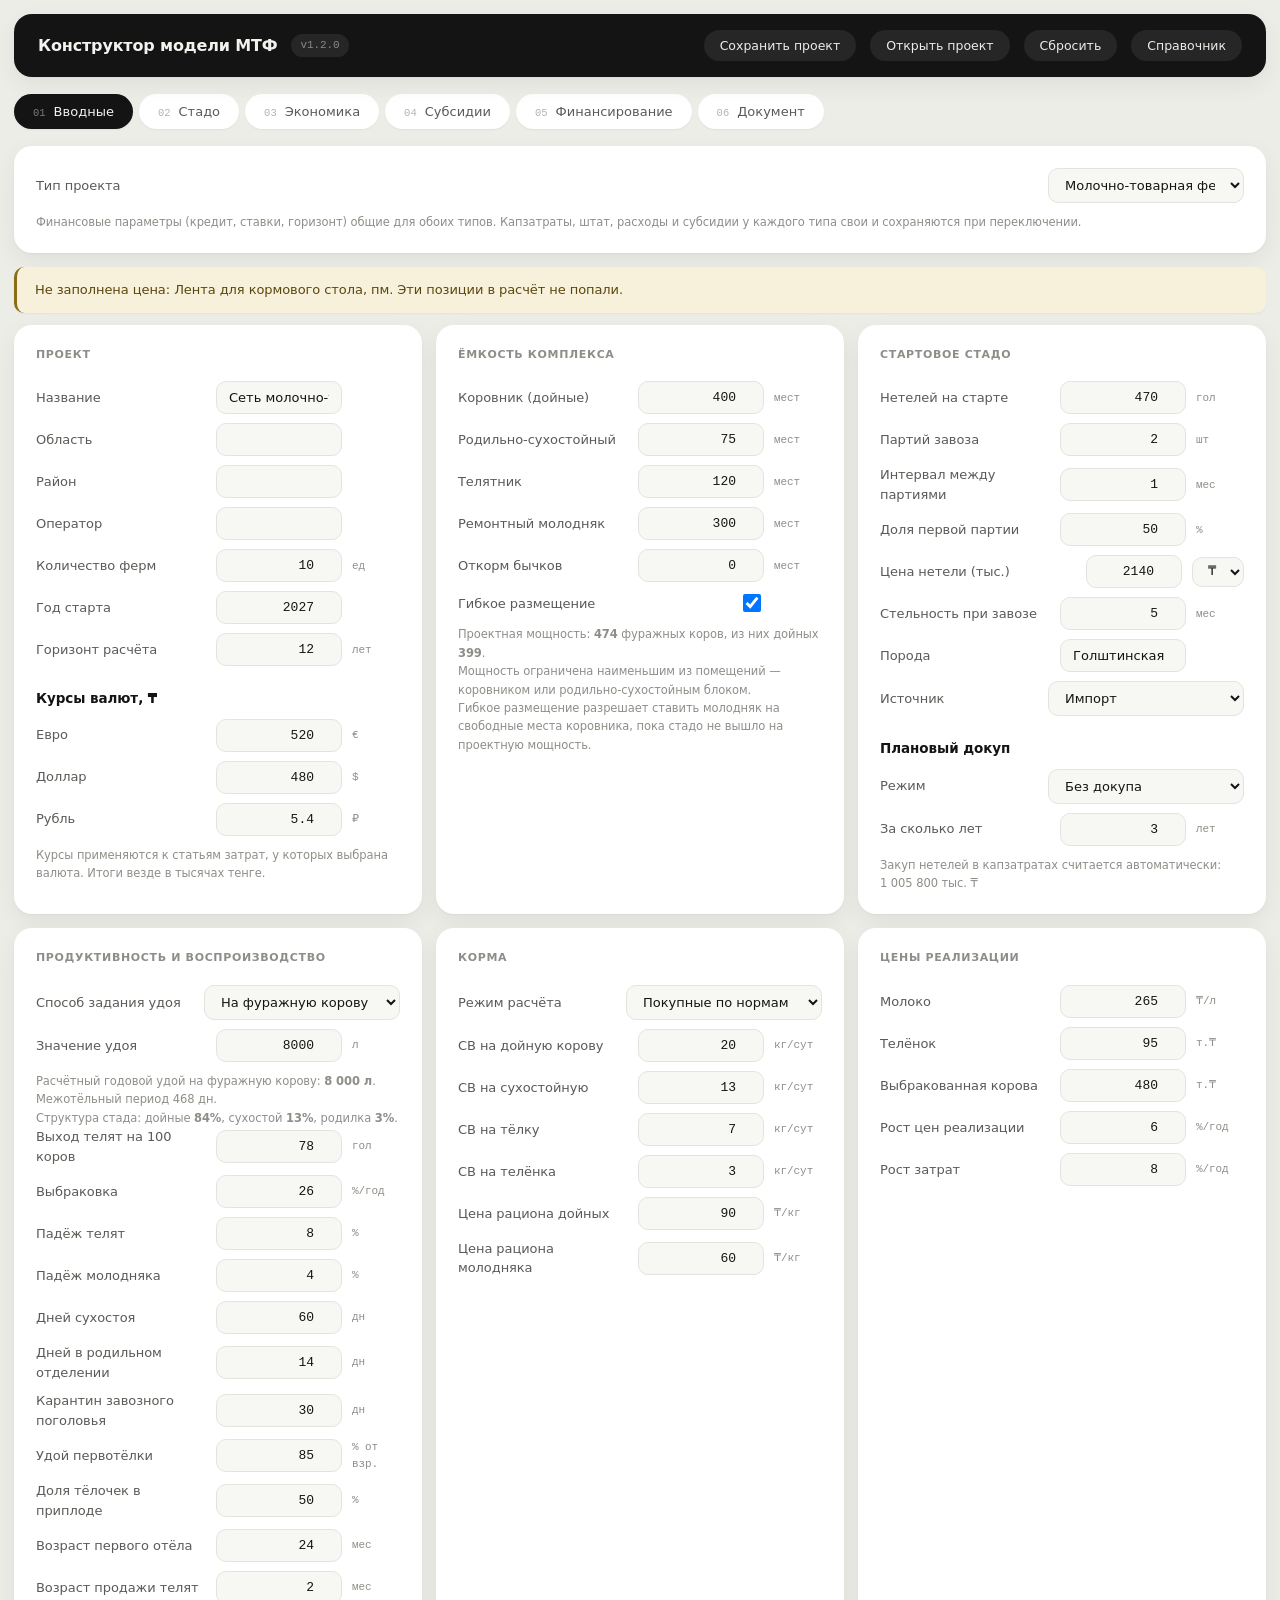
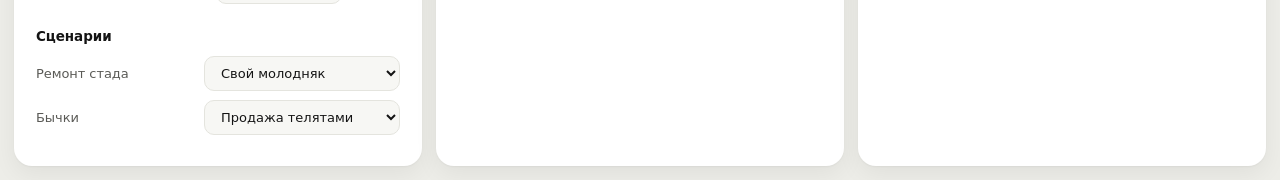
==== index.html @ 93e5c892 "Add feedlot-related scripts to index.html" ====
<!DOCTYPE html>
<html lang="ru">
<head>
<meta charset="utf-8">
<meta name="viewport" content="width=device-width,initial-scale=1">
<title>Конструктор модели МТФ</title>
<link rel="stylesheet" href="css/style.css">
</head>
<body>

<header>
  <h1>Конструктор модели МТФ</h1>
  <span class="ver" id="ver"></span>
  <span class="spacer"></span>
  <button id="btnSave">Сохранить проект</button>
  <button id="btnLoad">Открыть проект</button>
  <button id="btnReset">Сбросить</button>
  <button onclick="location.href='guide.html'">Справочник</button>
</header>

<nav id="nav"></nav>

<main id="main"></main>

<script src="js/config.js"></script>
<script src="js/subsidies.js"></script>
<script src="js/calc-herd.js"></script>
<script src="js/calc-econ.js"></script>
<script src="js/calc-fin.js"></script>
<script src="js/doc.js"></script>
<script src="js/export.js"></script>
<script src="js/ui.js"></script>
<script src="js/machinery.js"></script>
<script src="js/prep.js"></script>
<script src="js/utilities.js"></script>

<!-- последним: режим «Откорм» оборачивает вводные, вкладки и события -->
<script src="js/feedlot-config.js"></script>
<script src="js/calc-feedlot.js"></script>
<script src="js/feedlot-ui.js"></script>
<script src="js/feedlot-doc.js"></script>
<script src="js/feedlot-switch.js"></script>

</body>
</html>
---- css/style.css ----
:root{
  --bg:#EDEDE8;
  --surface:#FFFFFF;
  --surface-2:#F7F7F4;
  --dark:#141414;
  --ink:#141414;
  --ink-2:#5A5A56;
  --ink-3:#8E8E88;
  --line:#E4E4DE;
  --line-2:#D5D5CE;
  --accent:#1F6B45;
  --accent-l:#E8F2EC;
  --lime:#C8F169;
  --clay:#B4442F;
  --clay-l:#FBEBE7;
  --brass:#8A6D14;
  --brass-l:#F7F1DC;
  --r:18px;
  --r-sm:10px;
  --shadow:0 1px 2px rgba(20,20,20,.04),0 8px 24px rgba(20,20,20,.06);
  --shadow-sm:0 1px 2px rgba(20,20,20,.05);
  --mono:'SFMono-Regular',ui-monospace,'JetBrains Mono',Menlo,Consolas,monospace;
  --sans:'Inter',system-ui,-apple-system,'Segoe UI',Roboto,Arial,sans-serif;
}

*{box-sizing:border-box}
html,body{margin:0;padding:0}
body{
  font-family:var(--sans);
  background:var(--bg);
  color:var(--ink);
  font-size:14px;
  line-height:1.5;
  -webkit-font-smoothing:antialiased;
  letter-spacing:-.005em;
}

/* ---------- Шапка ---------- */
header{
  background:var(--dark);
  color:#F2F2EE;
  padding:16px 24px;
  display:flex;
  align-items:center;
  gap:14px;
  flex-wrap:wrap;
  border-radius:var(--r);
  margin:14px 14px 0;
  position:sticky;
  top:14px;
  z-index:50;
  box-shadow:var(--shadow);
}
header h1{
  font-size:16px;
  font-weight:600;
  letter-spacing:-.01em;
  margin:0;
}
header .ver{
  font-family:var(--mono);font-size:11px;color:#8A8A83;
  background:#262626;padding:3px 9px;border-radius:99px;
}
header .spacer{flex:1}
header button{
  background:#262626;
  border:none;
  color:#EDEDE8;
  padding:8px 16px;
  font-size:12.5px;
  font-family:var(--sans);
  border-radius:99px;
  cursor:pointer;
  transition:background .15s;
}
header button:hover{background:#343434}

/* ---------- Вкладки ---------- */
nav{
  display:flex;
  gap:6px;
  overflow-x:auto;
  padding:16px 14px 4px;
  position:sticky;
  top:78px;
  z-index:40;
  background:var(--bg);
  scrollbar-width:none;
}
nav::-webkit-scrollbar{display:none}
nav button{
  background:var(--surface);
  border:1px solid transparent;
  padding:9px 18px;
  font-size:13px;
  font-family:var(--sans);
  color:var(--ink-2);
  cursor:pointer;
  white-space:nowrap;
  border-radius:99px;
  transition:all .15s;
  box-shadow:var(--shadow-sm);
}
nav button:hover{color:var(--ink)}
nav button.on{background:var(--dark);color:#F2F2EE;font-weight:500}
nav button .n{font-family:var(--mono);font-size:10.5px;margin-right:8px;opacity:.45}

/* ---------- Раскладка ---------- */
main{padding:14px;max-width:1560px;margin:0 auto}
.panel{display:none}
.panel.on{display:block}
.grid{display:grid;gap:14px}
.g2{grid-template-columns:repeat(auto-fit,minmax(360px,1fr))}
.g3{grid-template-columns:repeat(auto-fit,minmax(250px,1fr))}

.card{
  background:var(--surface);
  border:none;
  border-radius:var(--r);
  padding:22px;
  box-shadow:var(--shadow);
}
.card h3{
  margin:0 0 18px;
  font-size:11px;
  letter-spacing:.06em;
  text-transform:uppercase;
  color:var(--ink-3);
  font-weight:600;
}
.card h4{margin:22px 0 10px;font-size:13.5px;font-weight:600}

/* ---------- Поля ---------- */
.f{display:flex;align-items:center;gap:10px;margin-bottom:9px}
.f label{flex:1;font-size:13px;color:var(--ink-2)}
.f input,.f select{
  width:126px;
  padding:8px 12px;
  border:1px solid var(--line);
  border-radius:var(--r-sm);
  font-family:var(--mono);
  font-size:13px;
  text-align:right;
  background:var(--surface-2);
  color:var(--ink);
  transition:all .15s;
}
.f select,.f input[type=text]{text-align:left;font-family:var(--sans)}
.f input:hover,.f select:hover{border-color:var(--line-2)}
.f input:focus,.f select:focus{
  outline:none;border-color:var(--dark);background:var(--surface);
  box-shadow:0 0 0 3px rgba(20,20,20,.06);
}
.f .u{width:48px;font-size:11px;color:var(--ink-3);font-family:var(--mono)}
.f.wide input,.f.wide select{width:196px}

/* ---------- Таблицы ---------- */
.tw{overflow-x:auto;margin:0 -22px;padding:0 22px}
table{border-collapse:collapse;width:100%;font-size:12.5px}
th,td{padding:9px 12px;text-align:right;border-bottom:1px solid var(--line);white-space:nowrap}
th{
  font-size:10.5px;
  text-transform:uppercase;
  letter-spacing:.05em;
  color:var(--ink-3);
  font-weight:600;
  border-bottom:1px solid var(--line-2);
  position:sticky;top:0;background:var(--surface);
}
td:first-child,th:first-child{text-align:left;white-space:normal;min-width:158px}
td.n{font-family:var(--mono);font-variant-numeric:tabular-nums}
tr.tot td{font-weight:700;border-top:1.5px solid var(--ink);border-bottom:none}
tr.sub td{color:var(--ink-3);font-size:12px}
tbody tr{transition:background .12s}
tbody tr:hover{background:var(--surface-2)}
td.neg{color:var(--clay)}
td.pos{color:var(--accent)}
table input{
  padding:5px 9px;border:1px solid var(--line);border-radius:7px;
  font-family:var(--mono);font-size:12.5px;text-align:right;background:var(--surface-2);
}
table input:focus{outline:none;border-color:var(--dark);background:var(--surface)}

/* ---------- Метрики: тёмная панель ---------- */
.kpis{
  display:grid;
  grid-template-columns:repeat(auto-fit,minmax(160px,1fr));
  gap:1px;
  background:#2A2A2A;
  border-radius:var(--r);
  overflow:hidden;
  box-shadow:var(--shadow);
}
.kpi{background:var(--dark);padding:20px}
.kpi .lbl{font-size:10.5px;text-transform:uppercase;letter-spacing:.06em;color:#8A8A83;margin-bottom:8px}
.kpi .val{
  font-family:var(--mono);font-size:24px;font-weight:600;
  font-variant-numeric:tabular-nums;line-height:1.05;color:#F2F2EE;
}
.kpi .sub{font-size:11px;color:#8A8A83;margin-top:5px}
.kpi.good .val{color:var(--lime)}
.kpi.bad .val{color:#E8836F}
.card .kpis{box-shadow:none}

/* ---------- Индикатор скотомест ---------- */
.cap{margin-bottom:14px}
.cap .top{display:flex;justify-content:space-between;font-size:12.5px;margin-bottom:6px}
.cap .top b{font-family:var(--mono);font-weight:600}
.bar{height:8px;background:var(--line);border-radius:99px;overflow:hidden}
.bar i{display:block;height:100%;background:var(--accent);border-radius:99px;transition:width .3s ease}
.bar i.over{background:var(--clay)}
.bar i.near{background:var(--brass)}

/* ---------- Уведомления ---------- */
.note{
  padding:13px 18px;border-radius:var(--r-sm);font-size:13px;margin-bottom:12px;
  background:var(--surface);box-shadow:var(--shadow-sm);
  border-left:3px solid;
}
.note.warn{background:var(--brass-l);border-color:var(--brass);color:#5A470C}
.note.err{background:var(--clay-l);border-color:var(--clay);color:#7A2818}
.note.ok{background:var(--accent-l);border-color:var(--accent);color:#154A2F}

/* ---------- Субсидии ---------- */
.sub-row{
  border:none;
  border-radius:var(--r);
  padding:18px 20px;
  margin-bottom:10px;
  background:var(--surface);
  box-shadow:var(--shadow-sm);
  display:grid;
  grid-template-columns:auto 1fr auto;
  gap:16px;
  align-items:start;
  transition:box-shadow .15s;
}
.sub-row:hover{box-shadow:var(--shadow)}
.sub-row.off{opacity:.5;background:var(--surface-2);box-shadow:none}
.sub-row .nm{font-weight:600;font-size:14px;margin-bottom:5px}
.sub-row .meta{font-size:11.5px;color:var(--ink-3);line-height:1.6}
.sub-row input[type=checkbox]{
  width:18px;height:18px;margin-top:2px;accent-color:var(--dark);cursor:pointer;
}
.sub-row .rate{display:flex;align-items:center;gap:8px}
.sub-row .rate input{
  width:84px;padding:8px 12px;border:1px solid var(--line);border-radius:var(--r-sm);
  font-family:var(--mono);text-align:right;font-size:13px;background:var(--surface-2);
}
.sub-row .rate input:focus{outline:none;border-color:var(--dark);background:var(--surface)}
.tag{
  display:inline-block;font-size:10px;padding:2px 9px;border-radius:99px;
  text-transform:uppercase;letter-spacing:.04em;font-weight:600;margin-left:8px;
  vertical-align:1px;
}
.tag.check{background:var(--brass-l);color:var(--brass)}
.tag.confirmed{background:var(--accent-l);color:var(--accent)}
.tag.draft{background:var(--line);color:var(--ink-3)}
.cmt{
  width:100%;margin-top:10px;padding:8px 12px;border:1px solid var(--line);
  border-radius:var(--r-sm);font-size:12px;font-family:var(--sans);resize:vertical;
  background:var(--surface-2);
}
.cmt:focus{outline:none;border-color:var(--dark);background:var(--surface)}

/* ---------- Документ ---------- */
.doc-wrap{display:grid;grid-template-columns:270px 1fr;gap:14px;align-items:start}
.doc-list label{
  display:flex;gap:10px;align-items:center;padding:9px 0;font-size:13px;
  cursor:pointer;border-bottom:1px solid var(--line);
}
.doc-list label:last-of-type{border-bottom:none}
.doc-list input{accent-color:var(--dark);width:16px;height:16px}
.doc-prev{
  background:var(--surface);border:none;border-radius:var(--r);
  padding:40px 48px;max-height:78vh;overflow:auto;box-shadow:var(--shadow);
}
.doc-prev h2{font-size:15.5px;margin:30px 0 12px;padding-bottom:8px;border-bottom:1px solid var(--line)}
.doc-prev h2:first-child{margin-top:0}
.doc-prev pre{white-space:pre-wrap;font-family:var(--sans);font-size:13.5px;line-height:1.68;margin:0}
.doc-prev table{margin:14px 0;font-size:12px}

/* ---------- Кнопки ---------- */
.btn{
  padding:9px 18px;border:1px solid var(--line);background:var(--surface);
  border-radius:99px;font-size:12.5px;cursor:pointer;font-family:var(--sans);
  color:var(--ink);box-shadow:var(--shadow-sm);transition:all .15s;
}
.btn:hover{background:var(--surface-2);border-color:var(--line-2)}
.btn.pri{background:var(--dark);color:#F2F2EE;border-color:var(--dark)}
.btn.pri:hover{background:#2A2A2A}
.row{display:flex;gap:9px;flex-wrap:wrap;margin-bottom:16px}

.hint{font-size:11.5px;color:var(--ink-3);margin-top:10px;line-height:1.6}
.del{background:none;border:none;color:var(--clay);cursor:pointer;font-size:16px;padding:0 6px;line-height:1}
.del:hover{opacity:.6}

@media(max-width:860px){
  .doc-wrap{grid-template-columns:1fr}
  main{padding:10px}
  header{margin:10px 10px 0;padding:14px 18px}
  nav{padding:12px 10px 4px;top:72px}
  .card{padding:18px}
  .tw{margin:0 -18px;padding:0 18px}
  .kpi .val{font-size:19px}
  .doc-prev{padding:24px 22px}
}
@media print{
  header,nav,.doc-list,.row,.no-print{display:none!important}
  .doc-prev{border:none;max-height:none;padding:0;overflow:visible;box-shadow:none}
  body{background:#fff}
}

/* ---------- v2: чекбоксы в полях и таблицах ---------- */
.f input.chk{width:18px;height:18px;accent-color:var(--dark);cursor:pointer;padding:0;background:none;border:none}
table input[type=checkbox].chk{width:16px;height:16px;accent-color:var(--dark);cursor:pointer;padding:0;background:none;border:none}
table select{
  padding:5px 8px;border:1px solid var(--line);border-radius:7px;
  font-size:12px;background:var(--surface-2);font-family:var(--sans);
}
table select:focus{outline:none;border-color:var(--dark);background:var(--surface)}
th button.del{font-size:13px;margin-left:4px;vertical-align:middle}
.sub-row .rate button.del{margin-left:2px}

/* ---------- v2: превью документа ---------- */
.doc-prev{font-family:Georgia,'Times New Roman',serif;line-height:1.6;color:#1A1A1A}
.doc-prev .cover{
  border-top:3px solid var(--accent);padding:26px 0 34px;margin-bottom:30px;
  border-bottom:1px solid var(--line);
}
.doc-prev .cover-kicker{
  font-family:var(--sans);font-size:10px;letter-spacing:.22em;text-transform:uppercase;
  color:var(--ink-3);margin-bottom:16px;
}
.doc-prev .cover-title{font-size:32px;line-height:1.14;margin:0 0 10px;font-weight:400}
.doc-prev .cover-sub{font-family:var(--sans);font-size:14px;color:var(--ink-2)}
.doc-prev .cover-facts{margin-top:32px;border-top:1px solid var(--line)}
.doc-prev .cf{
  display:flex;justify-content:space-between;border-bottom:1px solid var(--line);
  padding:10px 0;font-family:var(--sans);font-size:13px;
}
.doc-prev .cf span{color:var(--ink-3)}
.doc-prev .cover-bottom{
  margin-top:30px;font-family:var(--sans);font-size:12.5px;color:var(--ink-2);
  display:flex;justify-content:space-between;align-items:flex-end;
}
.doc-prev ol.toc{font-family:var(--sans);font-size:13.5px;line-height:2.2;color:var(--ink-2)}
.doc-prev .toc-page{margin-bottom:34px;padding-bottom:24px;border-bottom:1px solid var(--line)}
.doc-prev .sec-h{
  font-family:var(--sans);font-size:17px;font-weight:600;margin:32px 0 14px;
  padding-bottom:8px;border-bottom:2px solid var(--accent);
}
.doc-prev .sec:first-of-type .sec-h{margin-top:0}
.doc-prev h3{font-family:var(--sans);font-size:14px;margin:20px 0 8px;font-weight:600}
.doc-prev p{margin:0 0 10px;text-align:justify;font-size:14px}
.doc-prev ul{margin:0 0 12px;padding-left:20px}
.doc-prev li{margin-bottom:5px;font-size:14px}
.doc-prev .muted{color:var(--ink-3);font-style:italic}
.doc-prev table.dt{
  border-collapse:collapse;width:100%;margin:14px 0 20px;
  font-family:var(--sans);font-size:12px;
}
.doc-prev table.dt th{
  background:var(--accent);color:#fff;font-weight:600;padding:9px 11px;
  text-align:left;border:1px solid var(--accent);text-transform:none;letter-spacing:0;
  position:static;font-size:11.5px;
}
.doc-prev table.dt td{padding:8px 11px;border:1px solid var(--line);white-space:normal}
.doc-prev table.dt tbody tr:nth-child(even) td{background:var(--surface-2)}
.doc-prev table.dt tbody tr:hover{background:none}
.doc-prev table.dt .r{text-align:right;font-variant-numeric:tabular-nums}
.doc-prev table.dt tr.t td{
  font-weight:700;background:var(--accent-l)!important;border-top:1.5px solid var(--accent);
}

/* ---------- Селектор валюты ---------- */
.cursel{
  width:52px!important;padding:6px 4px!important;text-align:center!important;
  font-family:var(--mono)!important;font-size:12.5px!important;
}

/* ---------- Документ: предпросмотр ---------- */
.doc-prev .doc-title{
  text-align:center;padding:36px 0 30px;border-bottom:2px solid var(--ink);margin-bottom:26px;
}
.doc-prev .dt-label{
  font-size:10px;letter-spacing:.22em;text-transform:uppercase;color:var(--ink-3);margin-bottom:14px;
}
.doc-prev .doc-title h1{
  font-size:27px;font-weight:500;margin:0 0 18px;line-height:1.25;letter-spacing:-.02em;
}
.doc-prev .dt-meta{font-size:12.5px;color:var(--ink-2);line-height:1.8}
.doc-prev section{margin-bottom:26px}
.doc-prev h2{
  font-size:15px;font-weight:600;margin:0 0 12px;padding-bottom:7px;
  border-bottom:1px solid var(--line);
}
.doc-prev h3{font-size:13px;font-weight:600;margin:18px 0 7px}
.doc-prev p{margin:0 0 9px;line-height:1.65;color:var(--ink-2)}
.doc-prev ul{margin:0 0 11px;padding-left:19px;color:var(--ink-2)}
.doc-prev li{margin-bottom:4px;line-height:1.6}
.doc-prev table.dt{
  border-collapse:collapse;width:100%;margin:11px 0 15px;font-size:12px;
}
.doc-prev table.dt th{
  background:var(--dark);color:#F2F2EE;font-weight:600;padding:8px 11px;
  text-align:left;border:none;font-size:10.5px;text-transform:none;letter-spacing:0;position:static;
}
.doc-prev table.dt th.r{text-align:right}
.doc-prev table.dt td{padding:7px 11px;border-bottom:1px solid var(--line);white-space:nowrap}
.doc-prev table.dt td:first-child{white-space:normal;min-width:0}
.doc-prev table.dt td.r{text-align:right}
.doc-prev table.dt td.n{font-variant-numeric:tabular-nums;font-family:var(--mono);font-size:11.5px}
.doc-prev table.dt tbody tr:nth-child(even){background:var(--surface-2)}
.doc-prev table.dt tbody tr:hover{background:var(--accent-l)}
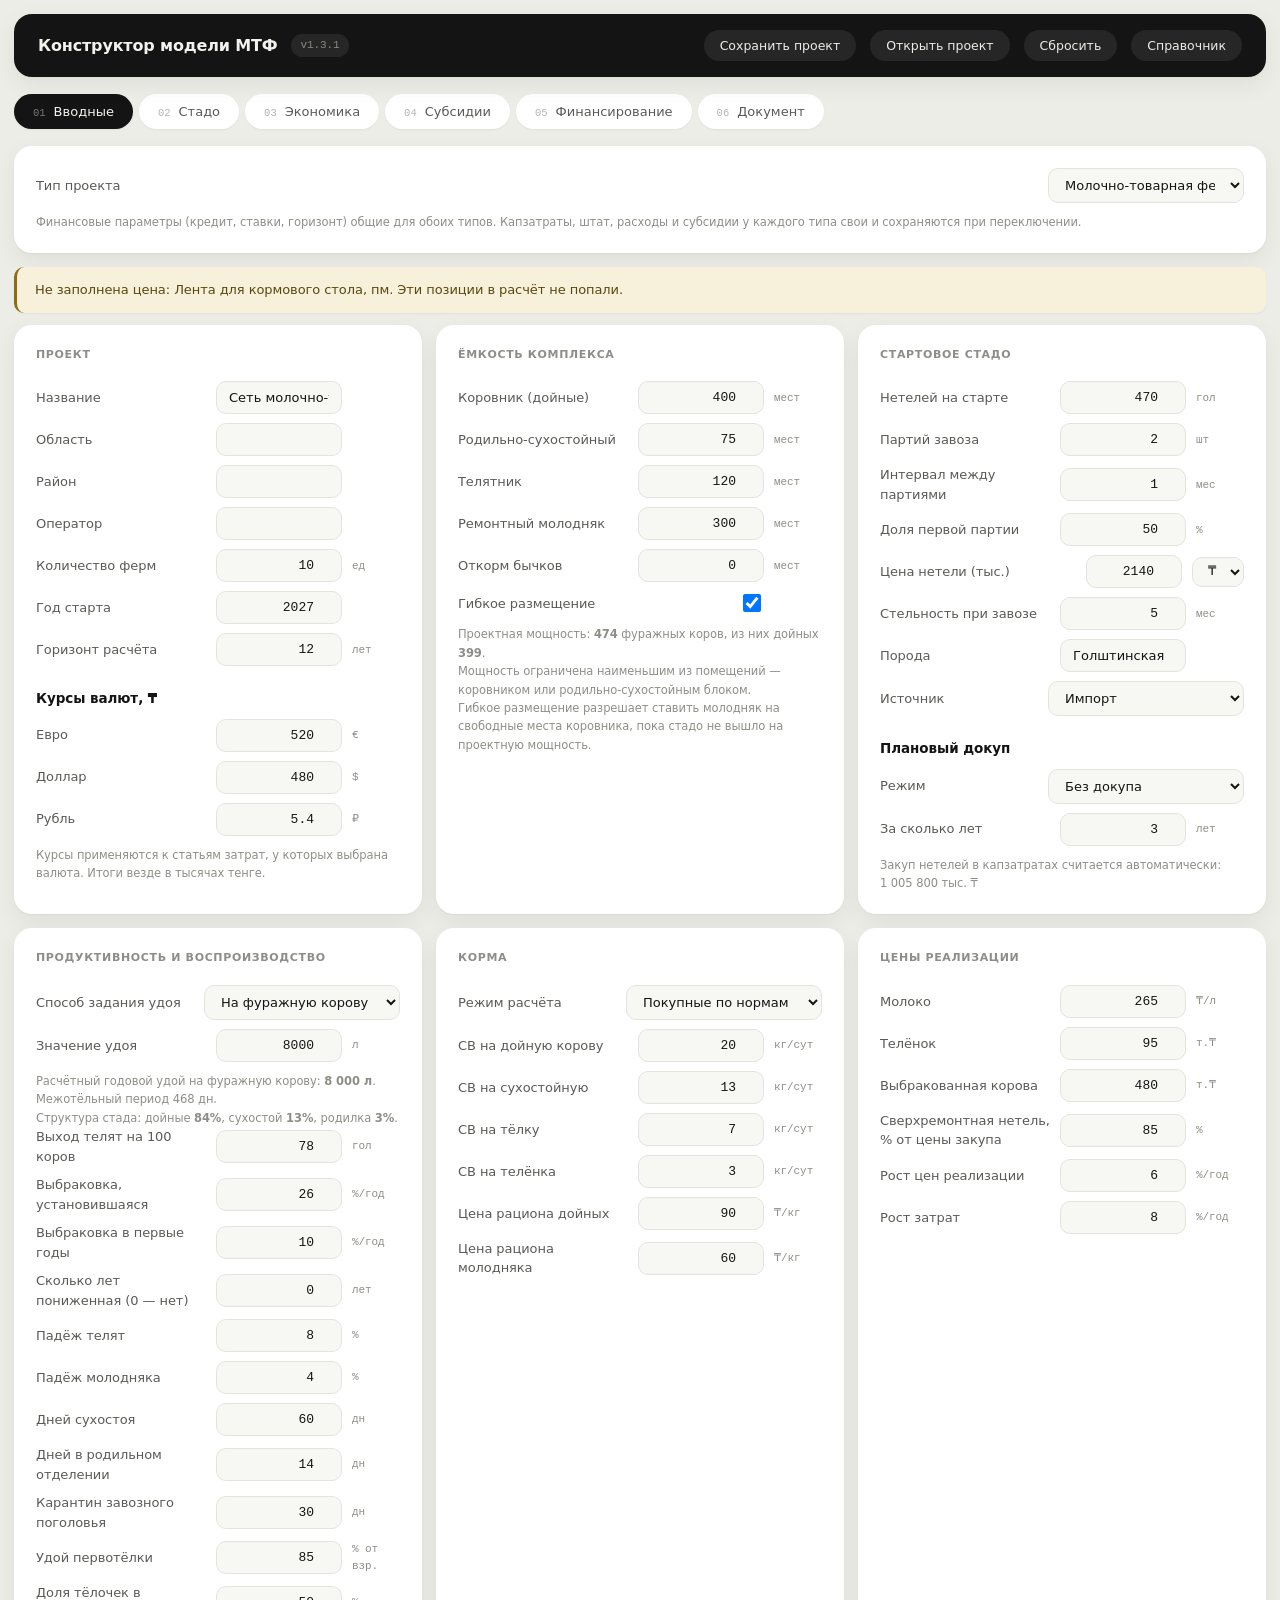
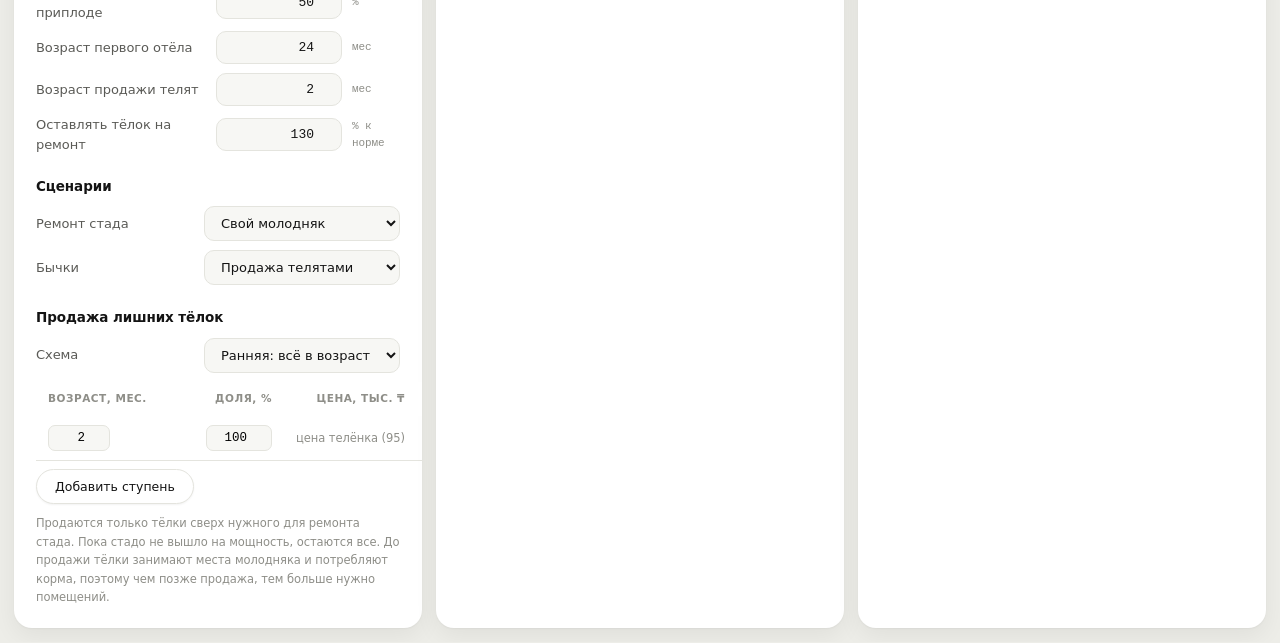
==== commit 2beae68e: "Add files via upload" ====
--- a/index.html
+++ b/index.html
@@ -27,19 +27,22 @@
 <script src="js/calc-herd.js"></script>
 <script src="js/calc-econ.js"></script>
 <script src="js/calc-fin.js"></script>
+<script src="js/feedlot-config.js"></script>
+<script src="js/calc-feedlot.js"></script>
+<script src="js/feedlot-switch.js"></script>
 <script src="js/doc.js"></script>
 <script src="js/export.js"></script>
 <script src="js/ui.js"></script>
+<!-- после ui.js: модули оборачивают renderEcon, bind, initState и load -->
 <script src="js/machinery.js"></script>
 <script src="js/prep.js"></script>
 <script src="js/utilities.js"></script>
-
+<script src="js/structure.js"></script>
+<script src="js/renewal.js"></script>
+<script src="js/doc-layout.js"></script>
 <!-- последним: режим «Откорм» оборачивает вводные, вкладки и события -->
-<script src="js/feedlot-config.js"></script>
-<script src="js/calc-feedlot.js"></script>
 <script src="js/feedlot-ui.js"></script>
 <script src="js/feedlot-doc.js"></script>
-<script src="js/feedlot-switch.js"></script>
 
 </body>
 </html>
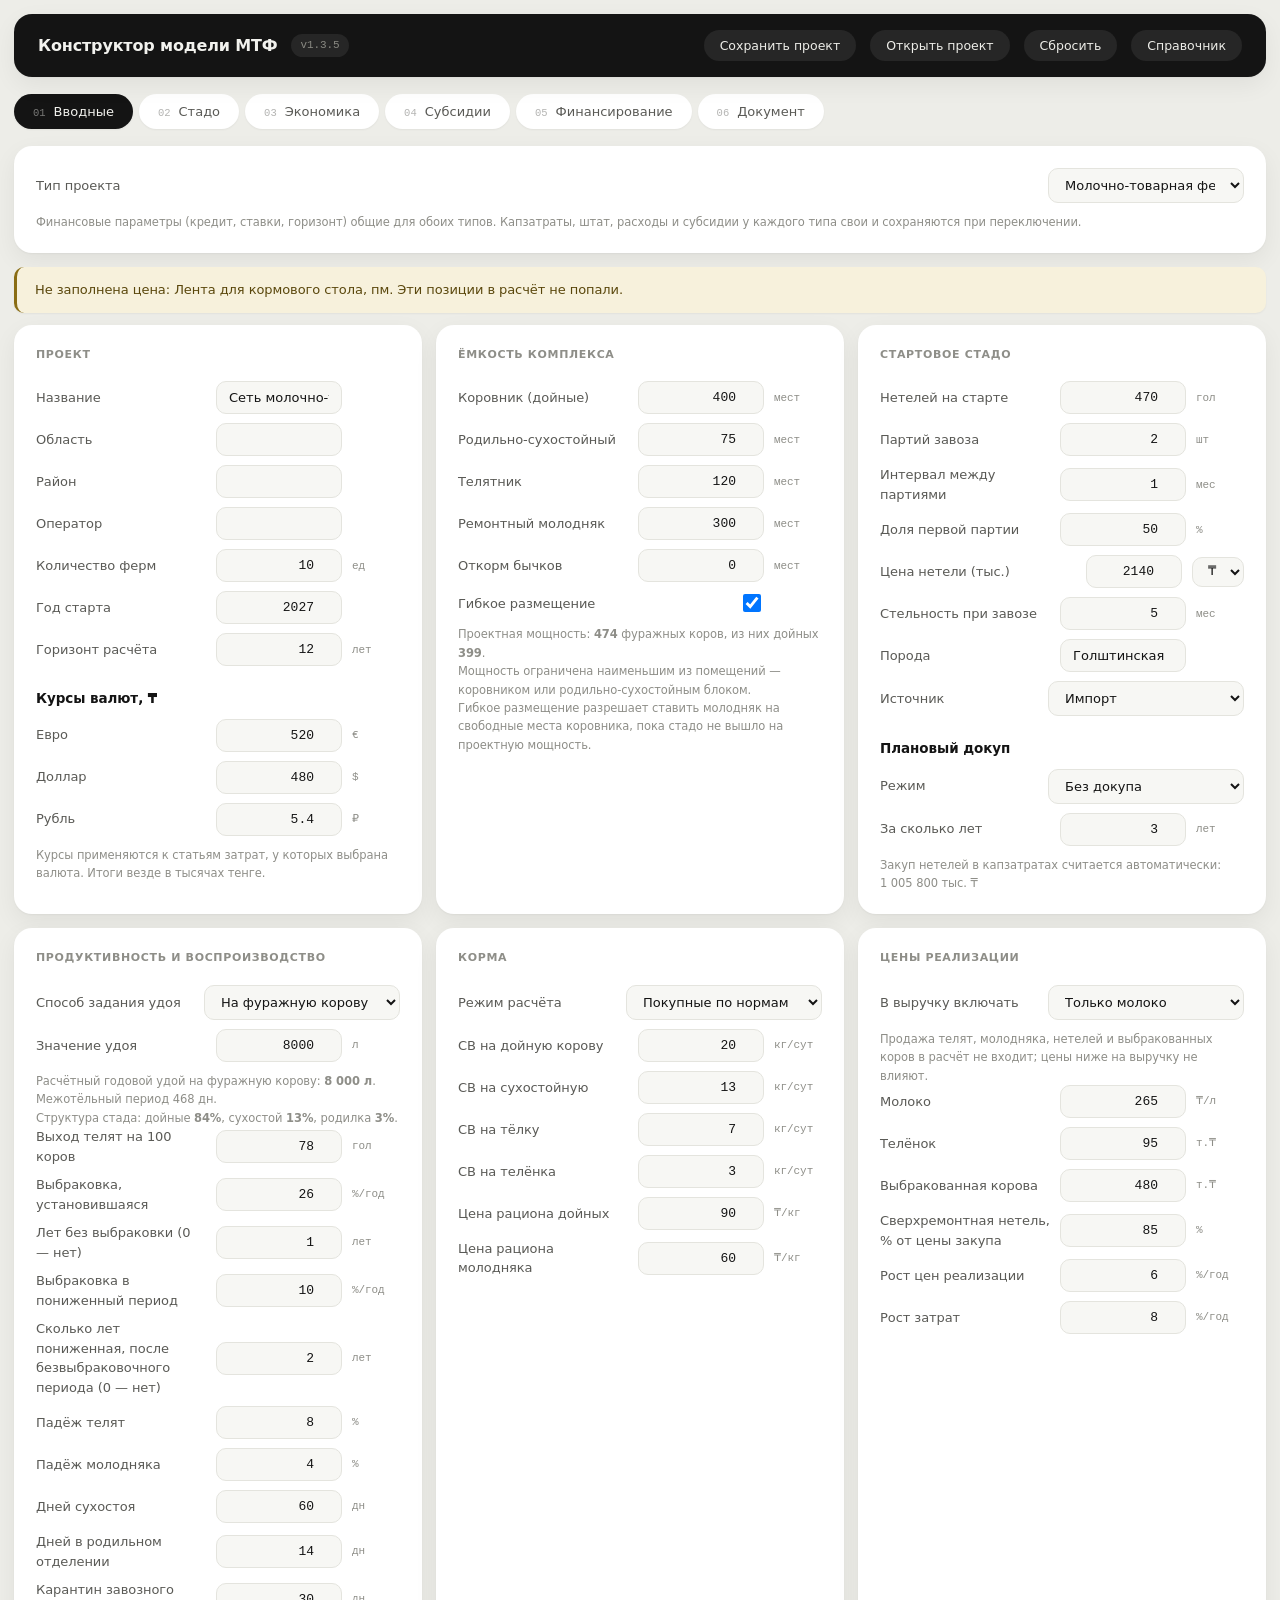
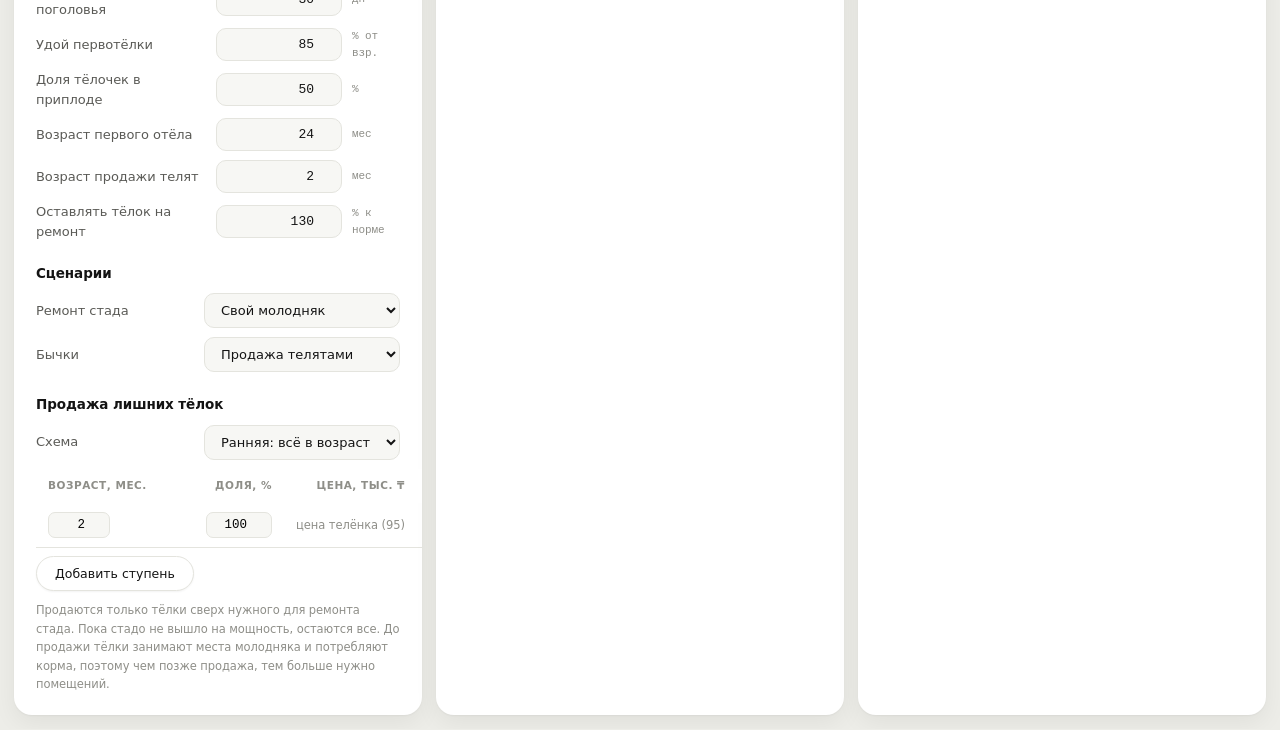
==== commit e9205958: "feat: раздел «Риски сторон» (state.riskMatrix, две таблицы, пустые ячейки — [УТОЧНИТЬ]) Стороны и со" ====
--- a/index.html
+++ b/index.html
@@ -39,6 +39,7 @@
 <script src="js/utilities.js"></script>
 <script src="js/structure.js"></script>
 <script src="js/renewal.js"></script>
+<script src="js/riskmatrix.js"></script>
 <script src="js/doc-layout.js"></script>
 <!-- последним: режим «Откорм» оборачивает вводные, вкладки и события -->
 <script src="js/feedlot-ui.js"></script>
--- a/css/style.css
+++ b/css/style.css
@@ -413,3 +413,7 @@
 .doc-prev table.dt td.n{font-variant-numeric:tabular-nums;font-family:var(--mono);font-size:11.5px}
 .doc-prev table.dt tbody tr:nth-child(even){background:var(--surface-2)}
 .doc-prev table.dt tbody tr:hover{background:var(--accent-l)}
+
+/* Места, которые нужно уточнить в тексте документа */
+.doc-prev mark.todo{background:#fff1a8;color:inherit;padding:0 3px;border-radius:3px}
+.doc-prev p i{color:var(--ink-2)}
